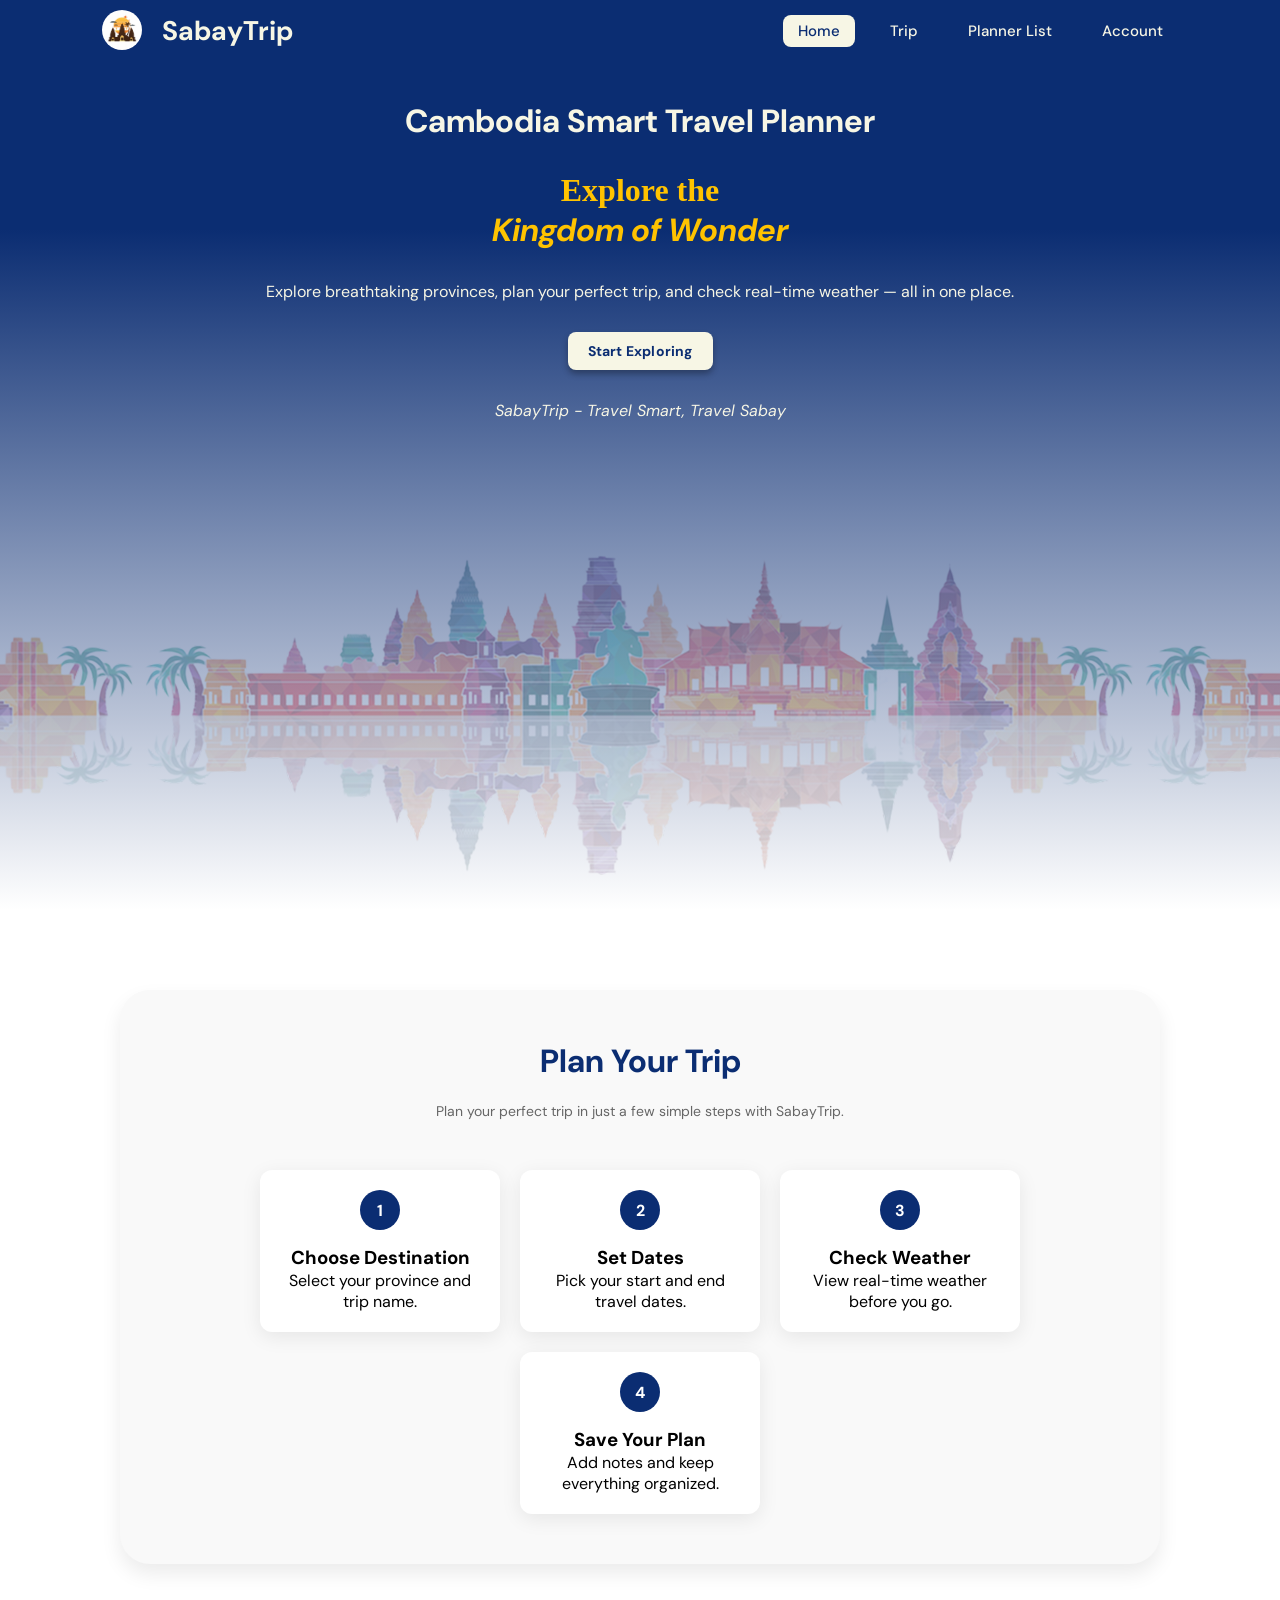
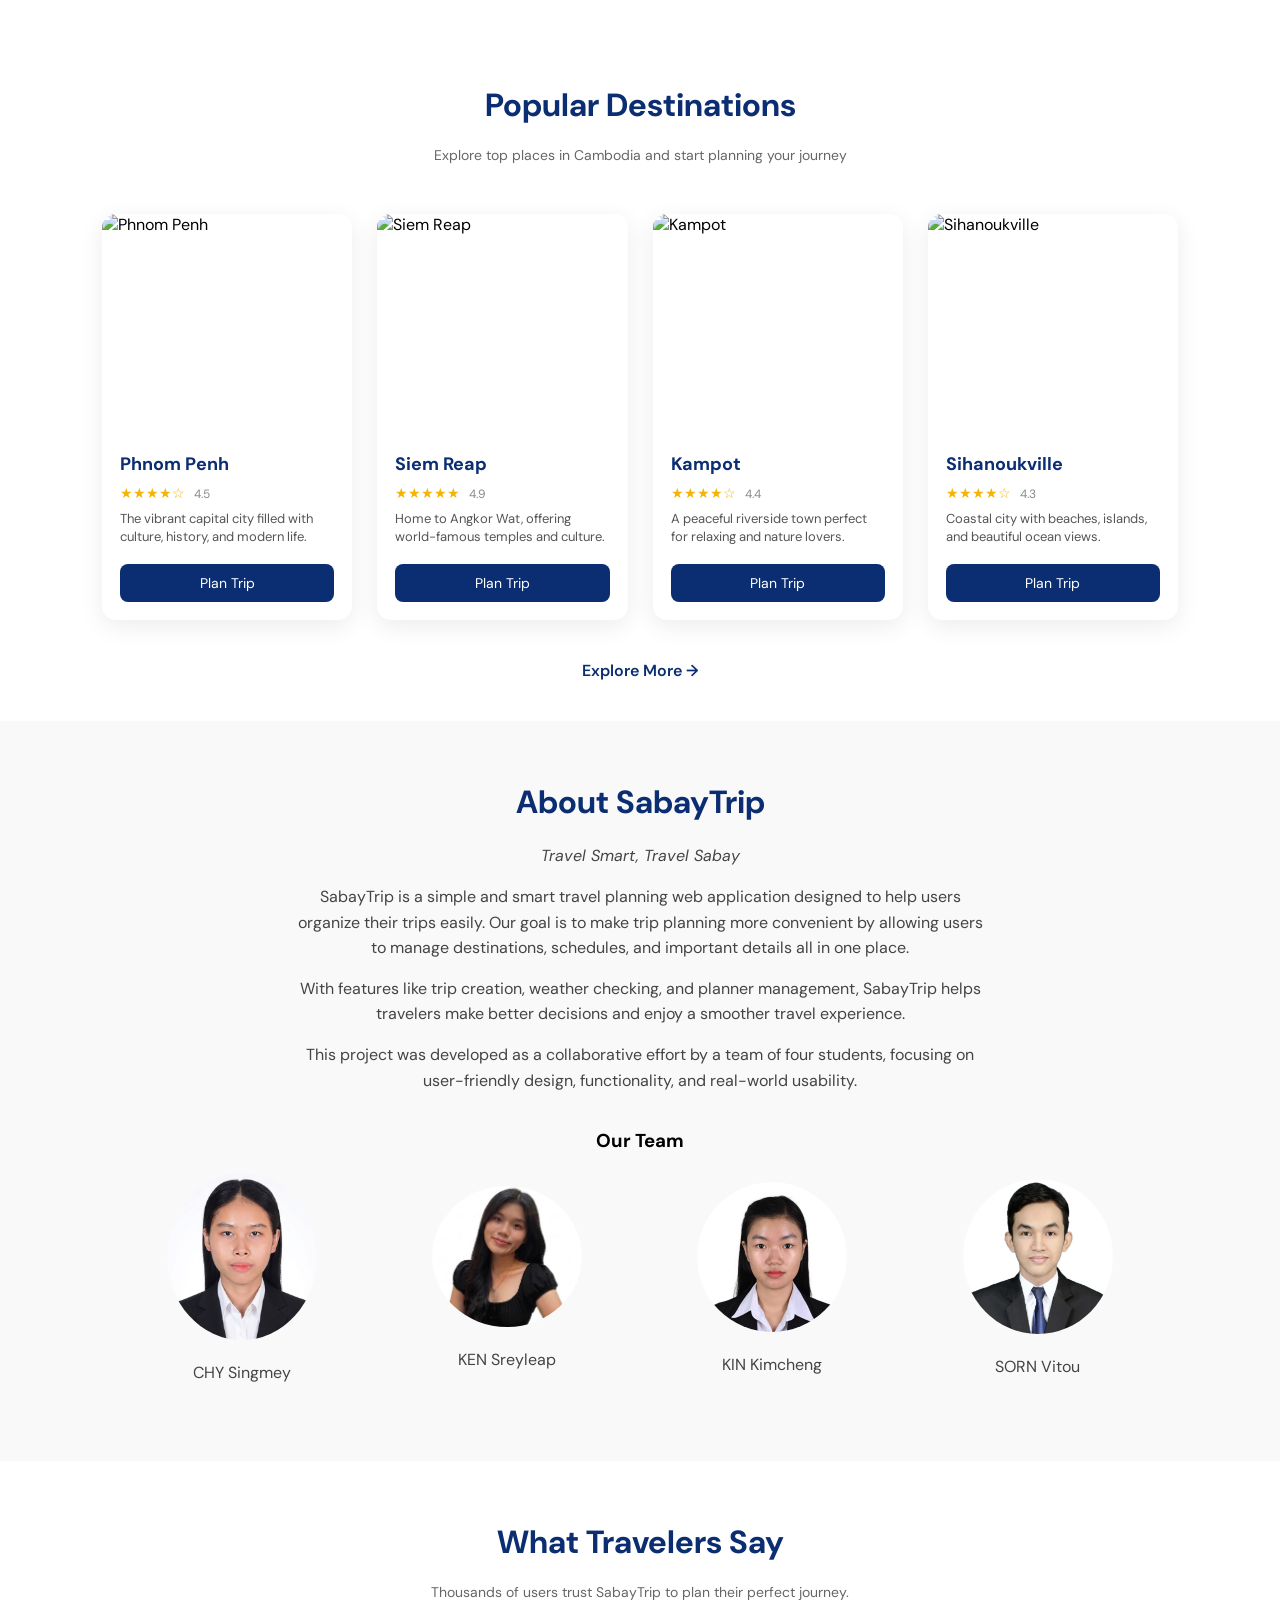
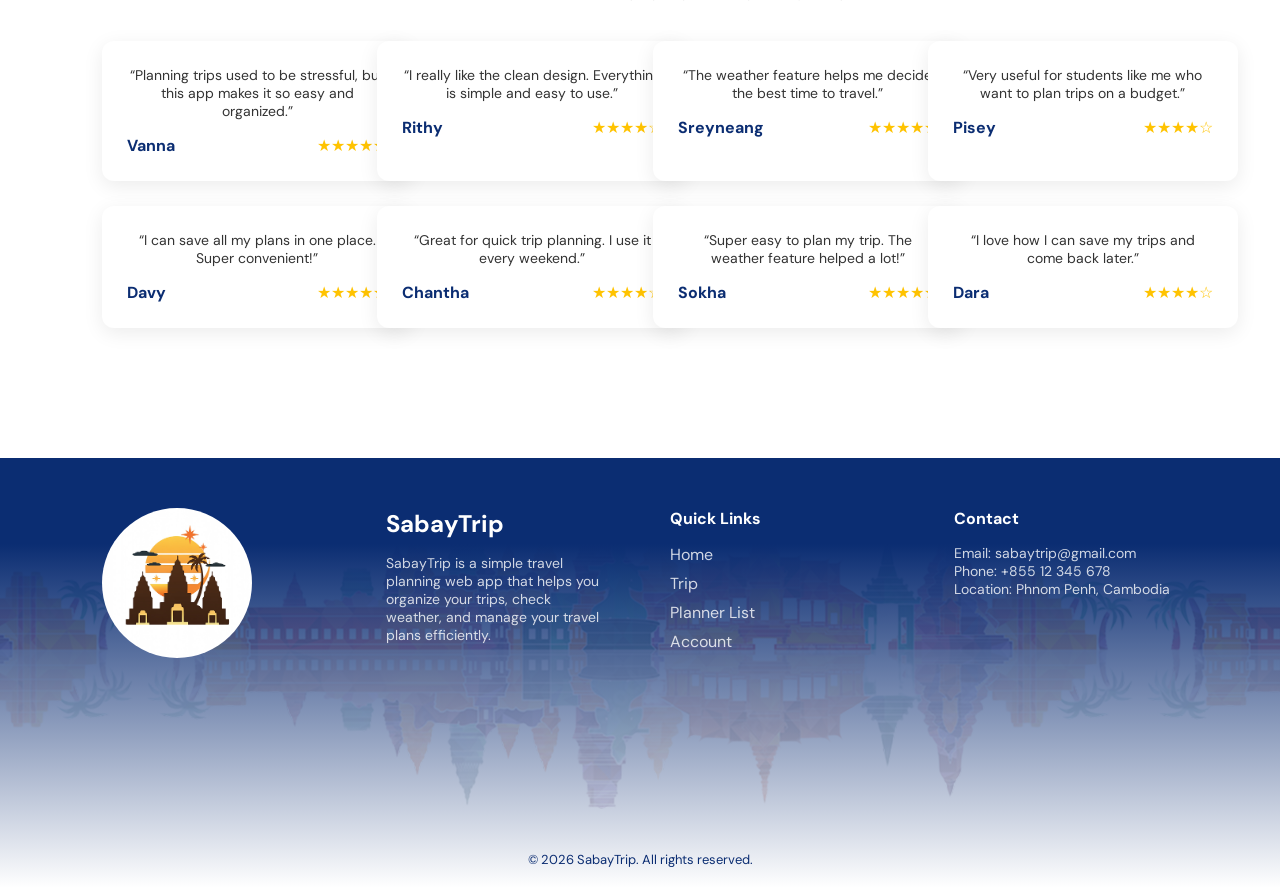
==== index.html @ 2c470d9e "Add files via upload" ====
<!DOCTYPE html>
<html lang="en">
<head>
    <meta charset="UTF-8">
    <meta name="viewport" content="width=device-width, initial-scale=1.0">
    <title>The Cambodia Travel Planner</title>

    <link rel="preconnect" href="https://fonts.googleapis.com">
    <link rel="preconnect" href="https://fonts.gstatic.com" crossorigin>
    <link href="https://fonts.googleapis.com/css2?family=DM+Sans:ital,opsz,wght@0,9..40,100..1000;1,9..40,100..1000&display=swap" rel="stylesheet">

    <link rel="stylesheet" href="css/style.css">
</head>
<body>
    <nav id="main-nav">
        <div class="navlogo">
            <img src="images/sabaytrip-logo.png" alt="logo">
            <a href="index.html" class="logo-text">SabayTrip</a>
        </div>

        <ul class="nav-btn">
            <li><a href="index.html" class="active">Home</a></li>
            <li><a href="trip.html">Trip</a></li>
            <li><a href="planner.html">Planner List</a></li>
            <li><a href="account.html">Account</a></li>
        </ul>
    </nav>
   
    <div class="hero">
        <h1 class="hero-eyebrow">Cambodia Smart Travel Planner</h1>
        <h1 class="hero-title">Explore the<br/><em>Kingdom of Wonder</em></h1>
        <p>Explore breathtaking provinces, plan your perfect trip, and check real-time weather — all in one place.</p> 
        <a href="trip.html">Start Exploring</a>
        
        <p class="motto">SabayTrip - Travel Smart, Travel Sabay</p>
    </div>

    <section class="guide">
        
        <h2 class="guide-title">Plan Your Trip</h2>
        <p class="guide-subtitle">
        Plan your perfect trip in just a few simple steps with SabayTrip.
        </p>
        <div class="guide-steps">
            <div class="step">
            <div class="step-number">1</div>
            <h3>Choose Destination</h3>
            <p>Select your province and trip name.</p>
            </div>

            <div class="step">
            <div class="step-number">2</div>
            <h3>Set Dates</h3>
            <p>Pick your start and end travel dates.</p>
            </div>

            <div class="step">
            <div class="step-number">3</div>
            <h3>Check Weather</h3>
            <p>View real-time weather before you go.</p>
            </div>

            <div class="step">
            <div class="step-number">4</div>
            <h3>Save Your Plan</h3>
            <p>Add notes and keep everything organized.</p>
            </div>

        </div>

    </section>

    <section class="destinations">
        <div class="section-header">
            <h2>Popular Destinations</h2>
            <p>Explore top places in Cambodia and start planning your journey</p>
        </div>

        <div class="destination-list">
            <div class="destination-card">
                <img src="https://res-1.cloudinary.com/gorealtravel/image/upload/,f_auto,q_50/v1567506425/production/marketing/city/5d6e1ac8a0c45b00080a50c8/city_main_image/Phnom_Penh_header_1.webp" alt="Phnom Penh">

                <div class="card-content">
                    <h3>Phnom Penh</h3>
                    <div class="card-rating">
                        ★★★★☆ <span>4.5</span>
                    </div>
                    <p>
                    The vibrant capital city filled with culture, history, and modern life.
                    </p>

                    <a href="explore.html?province=Phnom Penh" class="plan-btn">
                        Plan Trip
                    </a>
                </div>
            </div>

            <div class="destination-card">
                <img src="https://afar.brightspotcdn.com/dims4/default/943e99c/2147483647/strip/true/crop/3000x1592+0+295/resize/1440x764!/quality/90/?url=https%3A%2F%2Fk3-prod-afar-media.s3.us-west-2.amazonaws.com%2Fbrightspot%2F34%2F8c%2F0a3f548947909b5b8d79b935b03f%2Ftravelguides-siemreap-guitarphotographer-shutterstock.jpg" alt="Siem Reap">

                <div class="card-content">
                    <h3>Siem Reap</h3>

                    <div class="card-rating">
                    ★★★★★ <span>4.9</span>
                    </div>

                    <p>
                    Home to Angkor Wat, offering world-famous temples and culture.
                    </p>

                    <a href="explore.html?province=Siem Reap" class="plan-btn">
                        Plan Trip
                    </a>
                </div>
            </div>

            <div class="destination-card">
                <img src="https://www.ourtravelsoup.com/wp-content/uploads/2019/04/kampot-featured.jpg" alt="Kampot">

                <div class="card-content">
                    <h3>Kampot</h3>

                    <div class="card-rating">
                    ★★★★☆ <span>4.4</span>
                    </div>

                    <p>
                    A peaceful riverside town perfect for relaxing and nature lovers.
                    </p>

                    <a href="explore.html?province=Kampot" class="plan-btn">
                        Plan Trip
                    </a>
                </div>
            </div>

            <div class="destination-card">
                <img src="https://images.mercuryholidays.co.uk/cms/46778/54333169_l.jpg?w=1920" alt="Sihanoukville">

                <div class="card-content">
                    <h3>Sihanoukville</h3>

                    <div class="card-rating">
                    ★★★★☆ <span>4.3</span>
                    </div>

                    <p>
                    Coastal city with beaches, islands, and beautiful ocean views.
                    </p>

                    <a href="explore.html?province=Sihanoukville" class="plan-btn">
                        Plan Trip
                    </a>
                </div>
            </div>
        </div>

        <div class="explore-more">
            <a href="trip.html">Explore More →</a>
        </div>
    </section>

    <section class="about">
        <h2>About SabayTrip</h2>
        <p class="tagline" >Travel Smart, Travel Sabay</p>
        <p>
            SabayTrip is a simple and smart travel planning web application designed to help users organize their trips easily. 
            Our goal is to make trip planning more convenient by allowing users to manage destinations, schedules, and important details all in one place.
        </p>
        <p>
            With features like trip creation, weather checking, and planner management, SabayTrip helps travelers make better decisions and enjoy a smoother travel experience.
        </p>
        <p>
            This project was developed as a collaborative effort by a team of four students, focusing on user-friendly design, functionality, and real-world usability.
        </p>

        <div class="about-team">
            <h3>Our Team</h3>
            
            <div class="image">
                <div class="imageItem">
                    <img src="images/Chy Singmey.PNG" alt="Singmey">
                    <p>CHY Singmey</p>
                </div>
                <div class="imageItem">
                    <img src="images/Ken Sreyleap.jpg" alt="Leap">
                    <p>KEN Sreyleap</p>
                </div>
                <div class="imageItem">
                    <img src="images/Kin Kimcheng.png" alt="Kimcheng">
                    <p>KIN Kimcheng</p>
                </div>
                <div class="imageItem">
                    <img src="images/Sorn Vitou.png" alt="Vitou">
                    <p>SORN Vitou</p>
                </div>
            </div>
        
        </div>
    </section>
    <section class="reviews">
        <h2 class="review-title">What Travelers Say</h2>
        <p class="review-subtitle">
        Thousands of users trust SabayTrip to plan their perfect journey.
        </p>
        <div class="review-container">
            <div class="review-card">
                <p class="review-text">“Planning trips used to be stressful, but this app makes it so easy and organized.”</p>
                <div class="review-user">
                    <span class="review-name">Vanna</span>
                    <span class="review-stars">★★★★★</span>
                </div>
            </div>

            <div class="review-card">
                <p class="review-text">“I really like the clean design. Everything is simple and easy to use.”</p>
                <div class="review-user">
                    <span class="review-name">Rithy</span>
                    <span class="review-stars">★★★★☆</span>
                </div>
            </div>

            <div class="review-card">
                <p class="review-text">“The weather feature helps me decide the best time to travel.”</p>
                <div class="review-user">
                    <span class="review-name">Sreyneang</span>
                    <span class="review-stars">★★★★★</span>
                </div>
            </div>

            <div class="review-card">
                <p class="review-text">“Very useful for students like me who want to plan trips on a budget.”</p>
                <div class="review-user">
                    <span class="review-name">Pisey</span>
                    <span class="review-stars">★★★★☆</span>
                </div>
            </div>

            <div class="review-card">
                <p class="review-text">“I can save all my plans in one place. Super convenient!”</p>
                <div class="review-user">
                    <span class="review-name">Davy</span>
                    <span class="review-stars">★★★★★</span>
                </div>
            </div>

            <div class="review-card">
                <p class="review-text">“Great for quick trip planning. I use it every weekend.”</p>
                <div class="review-user">
                    <span class="review-name">Chantha</span>
                    <span class="review-stars">★★★★☆</span>
                </div>
            </div>

            <div class="review-card">
                <p class="review-text">“Super easy to plan my trip. The weather feature helped a lot!”</p>
                <div class="review-user">
                    <span class="review-name">Sokha</span>
                    <span class="review-stars">★★★★★</span>
                </div>
            </div>

            <div class="review-card">
                <p class="review-text">“I love how I can save my trips and come back later.”</p>
                <div class="review-user">
                    <span class="review-name">Dara</span>
                    <span class="review-stars">★★★★☆</span>
                </div>
            </div>
        </div>
    </section>

    <footer class="footer">
        <div class="footer-container">
            <img src="images/sabaytrip-logo.png" alt="logo">

            <div class="footer-section">
                <h2>SabayTrip</h2>
                <p>
                    SabayTrip is a simple travel planning web app that helps you organize your trips, 
                    check weather, and manage your travel plans efficiently.
                </p>
            </div>

        <div class="footer-section">
            <h4>Quick Links</h4>
                <ul>
                    <li><a href="index.html">Home</a></li>
                    <li><a href="trip.html">Trip</a></li>
                    <li><a href="planner.html">Planner List</a></li>
                    <li><a href="account.html">Account</a></li>
                </ul>
            </div>

            <div class="footer-section">
                <h4>Contact</h4>
                <p>Email: sabaytrip@gmail.com</p>
                <p>Phone: +855 12 345 678</p>
                <p>Location: Phnom Penh, Cambodia</p>
            </div>

        </div>

        <div class="footer-bottom">
            <p>© 2026 SabayTrip. All rights reserved.</p>
        </div>
    </footer>

    <script src="js/explore.js"></script>
</body>
</html>
---- css/style.css ----
*{
    margin: 0;
    padding: 0;
    font-family: DM Sans, sans-serif;
}

nav {
    display: flex;
    justify-content: space-between;
    align-items: center;
    background-color: #0B2D72;
    padding: 10px 8%;
    position: sticky;
    top:0;
    z-index: 1000;
}

nav img{
    width: 40px;
    height: 40px;
    border-radius: 50%;
}

.navlogo{
    display: flex;
    align-items: center;
    gap: 20px;
}

.navlogo a{
    text-decoration: none;
    font-weight: bolder;
    color: #F7F6E5;
    font-size: 27px;
}

.nav-btn{
    display: flex;
    gap: 20px;
    list-style: none; 
}

.nav-btn a{
    text-decoration: none;
    cursor: pointer;
    font-size: 15px;
    font-weight: 500;
    color: #F7F6E5;
    border-radius: 8px;
    transition: 0.2s;
    padding: 6px 15px;
}


.nav-btn a.active{
    background: #F7F6E5;
    color: #0B2D72;
}

.nav-btn a:hover{
    color: #0B2D72;
    background-color: #F7F6E5;
}


.hero{
    height: 90vh;
    display: flex;
    align-items: center;
    text-align: center;
    flex-direction: column;
    padding-top: 40px;
    gap: 30px;

    background:
        linear-gradient(to bottom, #0B2D72 20%, rgba(255,255,255,0.6)),
        url("../images/pp_welcome.png"); 

    background-repeat: no-repeat, repeat-x;
    background-position: top, bottom;
}

.hero-eyebrow{ 
    color: #F7F6E5;
}

.hero a{ 
    cursor: pointer;
    padding: 10px 20px;
    font-size: 14px;
    background-color: #F7F6E5;
    color: #0B2D72;
    letter-spacing: 0.2px;
    font-weight:700;
    border-radius: 8px;
    text-decoration: none;
    align-items: center;
    transition: 0.2s;
    box-shadow: 0 4px 6px rgba(0, 0, 0, 0.3);
}

.hero p {
    color: #F7F6E5;
}

.motto {
    font-style: italic; color: #F7F6E5;
}

.hero a:hover{
    color: #F7F6E5;
    background-color: #0B2D72;
    
}

.hero-title{
    font-family:'Playfair Display',serif;
    color: #FFC300;
}

/* How to plan */
.guide{
    padding: 50px 8%;
    text-align: center;
    background: #f9f9f9;
    max-height: 750px;
    border-radius: 30px;
    margin: 80px 120px;
    box-shadow: 0 10px 20px rgba(0,0,0,0.08);
}

.guide-title{
    font-size: 32px;
    margin-bottom: 20px;
    color: #0B2D72;
}

.guide-subtitle{
    margin-bottom: 50px;
    color: #666;
    font-size: 14px;

}
.guide-steps{
    display: flex;
    justify-content: center;
    gap: 20px;
    flex-wrap: wrap;
}

.step{
    background: white;
    padding: 20px;
    border-radius: 12px;
    width: 200px;
    box-shadow: 0 5px 20px rgba(0,0,0,0.08);
    transition: 0.3s;
}

.step:hover{
    transform: translateY(-5px);
}

.step-number{
    width: 40px;
    height: 40px;
    background: #0B2D72;
    color: white;
    border-radius: 50%;
    display: flex;
    align-items: center;
    justify-content: center;
    font-weight: bold;
    margin: 0 auto 15px;
}

/* Destination*/

.destinations{
    padding: 40px 8%;
    
}
.section-header h2{
    margin-bottom: 20px;
}

.section-header{
    text-align: center;
    margin-bottom: 50px;
}

.section-header h2{
    font-size: 32px;
    color: #0B2D72;
}

.section-header p{
    color: #666;
    font-size: 14px;
    margin-top: 10px;
}

.destination-list{
    display: grid;
    grid-template-columns: repeat(auto-fit, minmax(240px, 1fr));
    gap: 25px;
}

.destination-card{
    background: white;
    border-radius: 14px;
    overflow: hidden;
    box-shadow: 0 6px 25px rgba(0,0,0,0.08);
    transition: 0.3s;
    display: flex;
    flex-direction: column;
}

.destination-card img{
    width: 100%;
    height: 220px;
    object-fit: cover;
}

.card-content{
    padding: 18px;
    display: flex;
    flex-direction: column;
    gap: 8px;
}

.card-content h3{
    color: #0B2D72;
    font-size: 18px;
}

.card-rating{
    color: #f4b400;
    font-size: 14px;
}

.card-rating span{
    color: #888;
    font-size: 12px;
    margin-left: 5px;
}

.card-content p{
    font-size: 13px;
    color: #555;
    line-height: 1.4;
}



.plan-btn{
    margin-top: 10px;
    text-decoration: none;
    background: #0B2D72;
    color: white;
    padding: 10px;
    border-radius: 8px;
    text-align: center;
    font-size: 14px;
    transition: 0.2s;
}

.plan-btn:hover{
    color: #0B2D72;
    background-color: #F7F6E5;
}

.destination-card:hover{
    transform: translateY(-8px);
}

.explore-more{
    text-align: center;
    margin-top: 40px;
}

.explore-more a{
    text-decoration: none;
    color: #0B2D72;
    font-weight: 600;
}

.explore-more a:hover{
    text-decoration: underline;
}

/* Review */

.reviews{
    padding: 60px 8%;
    text-align: center;
}

.review-title{
    font-size: 32px;
    color: #0B2D72;
    margin-bottom: 20px;
}

.review-container{
    display: grid;
    grid-template-columns: repeat(auto-fit, minmax(250px, 1fr));
    gap: 25px;
}

.review-card{
    background: white;
    padding: 25px;
    width: 260px;
    border-radius: 12px;
    box-shadow: 0 5px 20px rgba(0,0,0,0.08);
    transition: 0.3s;
}

.review-card:hover{
    transform: translateY(-6px);
}

.review-text{
    font-size: 14px;
    margin-bottom: 15px;
    color: #333;
}

.review-user{
    display: flex;
    justify-content: space-between;
    align-items: center;
}

.review-name{
    font-weight: bold;
    color: #0B2D72;
}

.review-stars{
    color:#FFC300;
}

.review-subtitle{
    color: #666;
    margin-bottom: 40px;
    font-size: 14px;
}

/* About us */

.about{
    padding: 60px 8%;
    background: #f9f9f9;
    text-align: center;
}

.about h2{
    font-size: 32px;
    color: #0B2D72;
    margin-bottom: 20px;
}

.about p{
    max-width: 700px;
    margin: 0 auto 15px;
    color: #444;
    line-height: 1.6;
}
.about-team h3{
    padding: 20px 0;
}

.image {
    display: flex;
    align-items: center;
    justify-content: space-evenly;
    gap: 50px;
}
.imageItem img{
    width: 150px;
    height: 150%;
    border-radius: 50%;
}
.imageItem p{
    padding-top: 15px;
}
.about-team li{
    margin: 5px 0;
}
.tagline{
    font-style: italic;
}

/* Footer */

.footer{
    background:
        linear-gradient(to bottom, #0B2D72 20%, rgba(255,255,255,0.6)),
        url("../images/pp_welcome.png");

    background-repeat: no-repeat, repeat-x;
    background-position: top;
    color: white;
    padding: 50px 8% 20px;
    margin-top: 70px;
    height: 40vh;
    display: flex;
    align-items: center;
    justify-content: space-between;
    flex-direction: column;
}
.footer img{ 
    height: 150px;
    width: 150px;
    border-radius: 50%;
}

.footer-container{
    display: grid;
    grid-template-columns: repeat(4, 1fr)
    
}
.footer-container{
    gap: 60px;
}

.footer-section{
    max-width: 250px;
}

.footer-section h2, h4{
    margin-bottom: 15px;
}

.footer-section p{
    font-size: 14px;
    color: rgba(255,255,255,0.8);
}

.footer-section ul{
    list-style: none;
    padding: 0;
}

.footer-section ul li{
    margin-bottom: 8px;
}

.footer-section a{
    text-decoration: none;
    color: rgba(255,255,255,0.8);
    transition: 0.2s;
}

.footer-section a:hover{
    color: white;
    text-decoration: underline;
}

.footer-bottom{
    text-align: center;
   
    font-size: 13px;
    color:#0B2D72;
    position: relative;
}
/* Responsive for Tablet */
@media (max-width: 1024px) {

    nav {
        padding: 10px 5%;
    }

    .navlogo a {
    font-size: 22px;
    }

    .guide {
        margin: 50px 40px;
        padding: 40px 5%;
    }

    .guide-steps {
        gap: 15px;
    }

    .step {
        width: 180px;
    }

    .destination-list {
        grid-template-columns: repeat(2, 1fr);
    }

    .review-container {
        grid-template-columns: repeat(2, 1fr);
        justify-items: center;
    }

    .footer-container {
        grid-template-columns: repeat(2, 1fr);
        gap: 30px;
        text-align: center;
    }

    .image {
        flex-wrap: wrap;
        gap: 30px;
    }
    }

/* Responsive for phone */
@media (max-width: 768px) {

    nav {
        flex-direction: column;
        gap: 10px;
        padding: 10px 5%;
    }


    .nav-btn {
        flex-wrap: wrap;
        justify-content: center;
    }

    .hero {
        height: auto;
        padding: 60px 20px;
    }

    .hero-title {
        font-size: 24px;
    }

    .guide {
        margin: 40px 20px;
        padding: 30px 20px;
    }

    .guide-steps {
        flex-direction: column;
        align-items: center;
    }

    .step {
        width: 100%;
        max-width: 300px;
    }

    .destination-list {
        grid-template-columns: 1fr;
    }

    .destination-card img {
        height: 180px;
    }

    .review-container {
        grid-template-columns: 1fr;
    }

    .review-card {
        width: 100%;
    }

    .image {
        flex-direction: column;
    }

    .imageItem img {
        width: 120px;
    }

    .footer {
        height: auto;
        padding: 40px 20px;
    }

    .footer-container {
        grid-template-columns: 1fr;
        text-align: center;
        gap: 20px;
    }

    .footer img {
        width: 100px;
        height: 100px;
    }
}
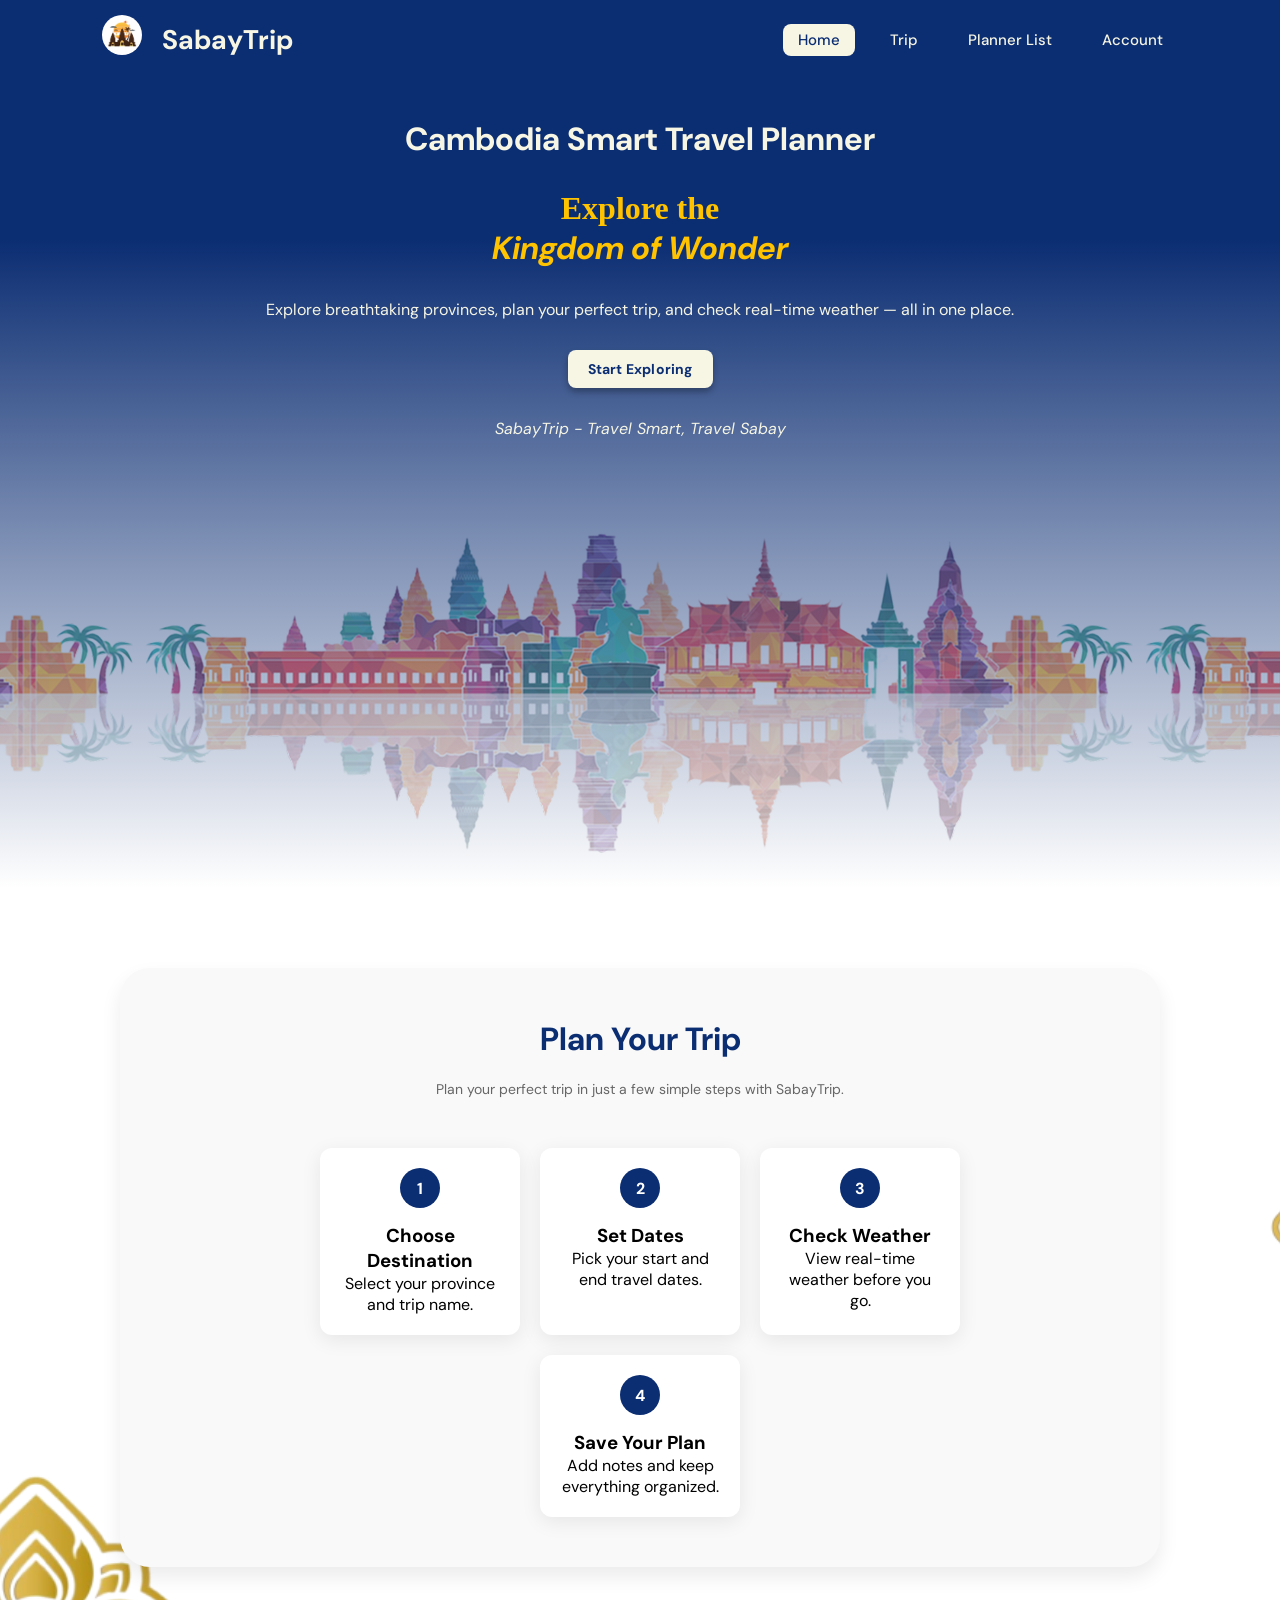
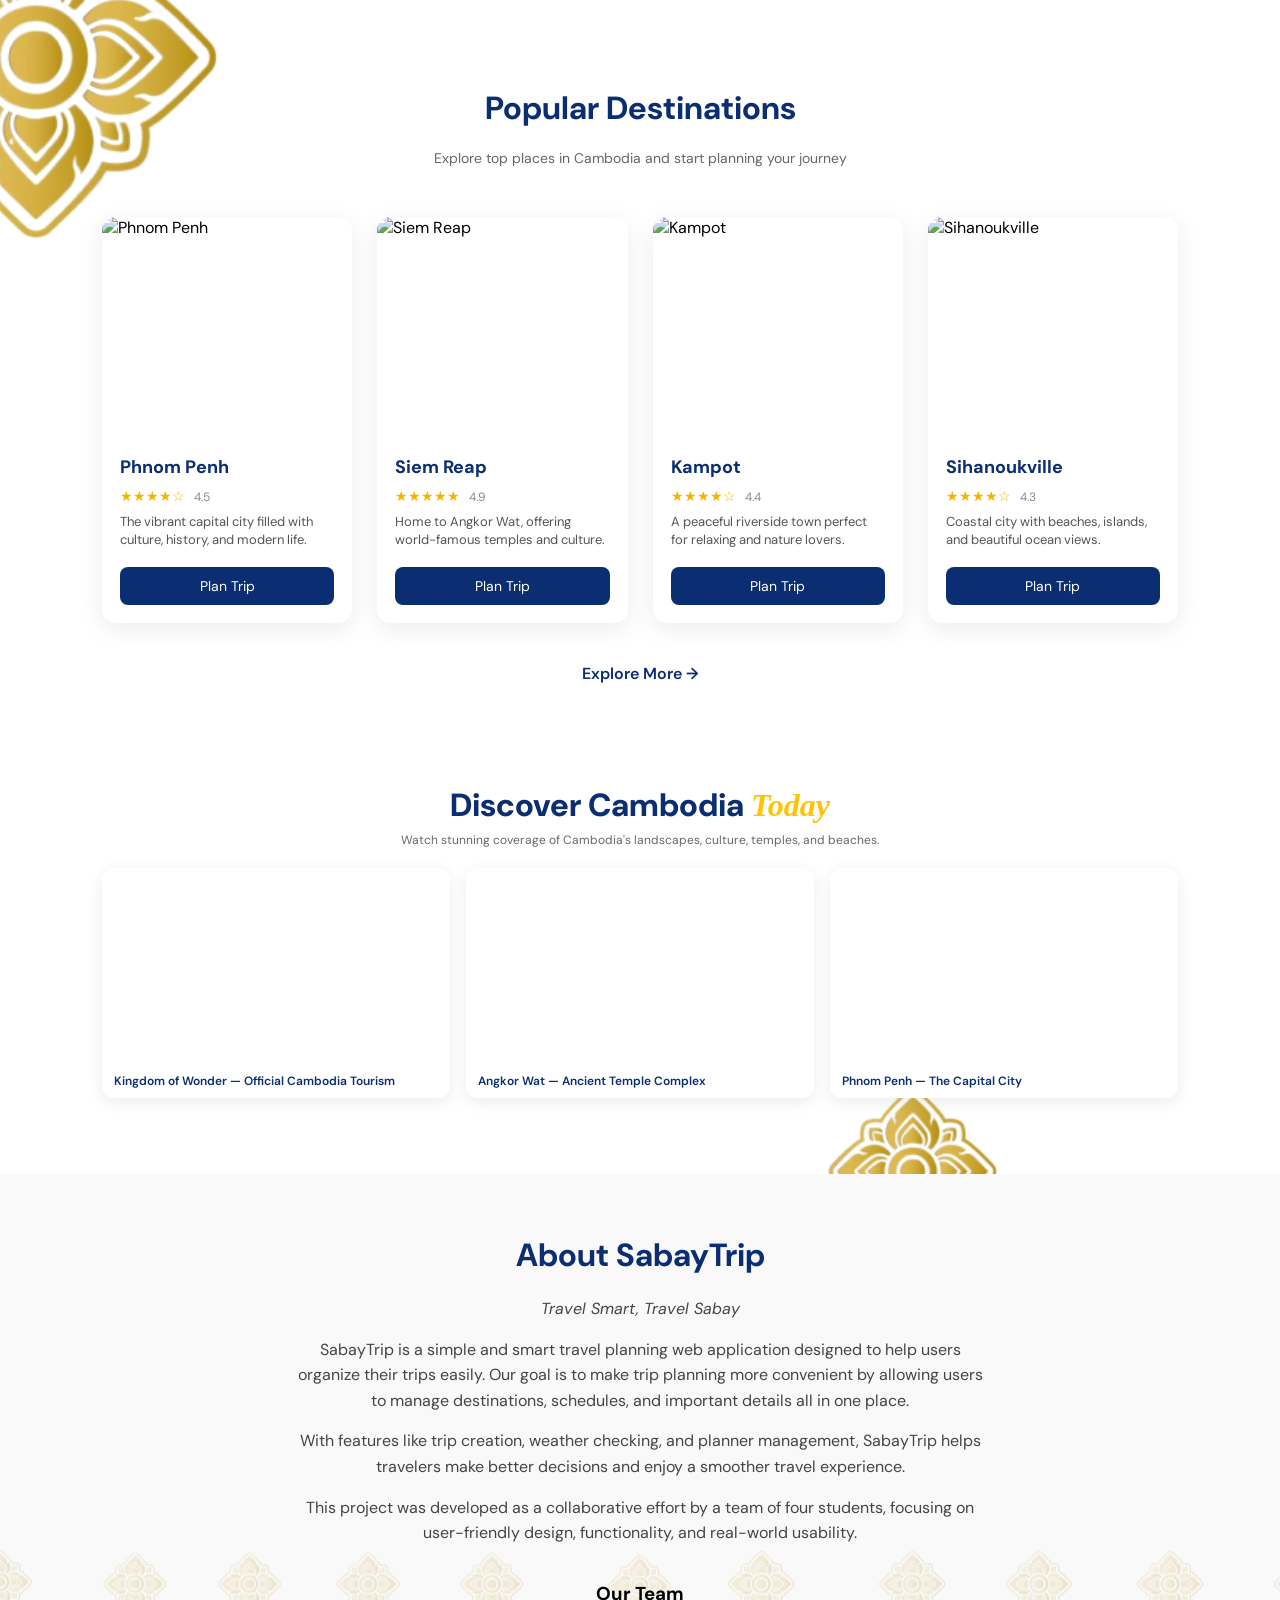
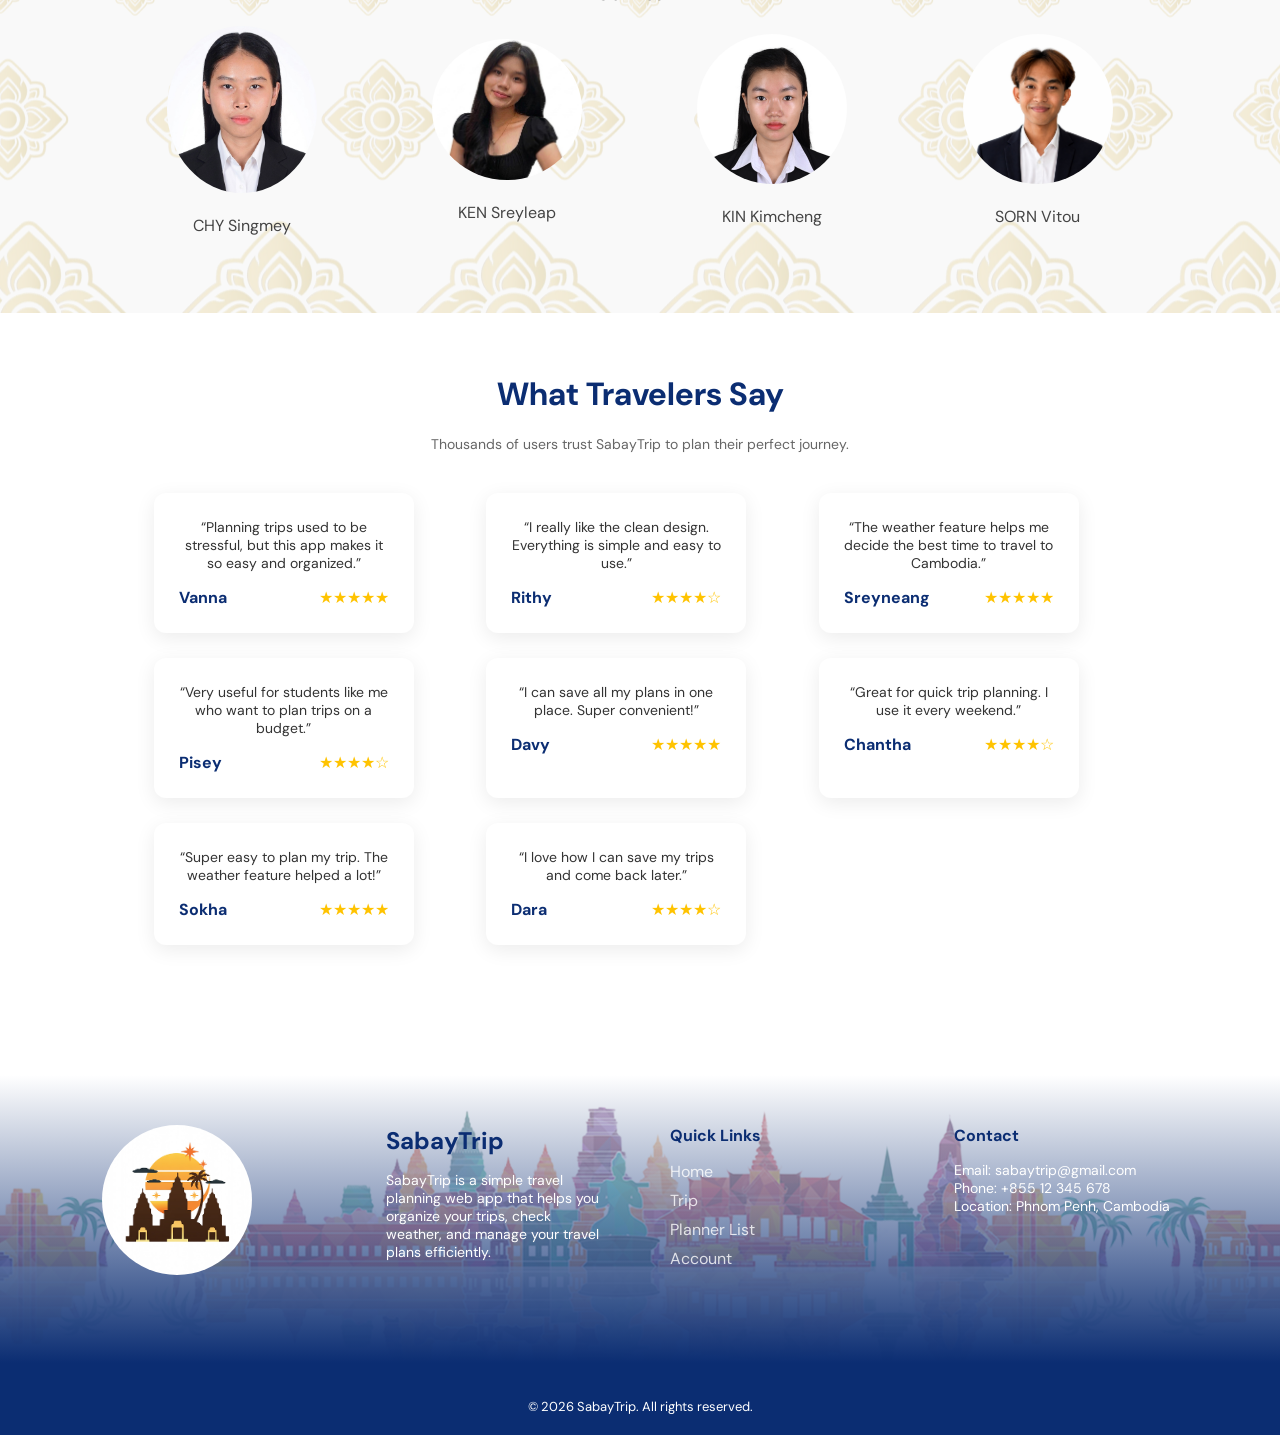
==== commit 73af6faf: "Refactor index.html structure and add video section" ====
--- a/index.html
+++ b/index.html
@@ -1,312 +1,371 @@
 <!DOCTYPE html>
 <html lang="en">
-<head>
-    <meta charset="UTF-8">
-    <meta name="viewport" content="width=device-width, initial-scale=1.0">
-    <title>The Cambodia Travel Planner</title>
-
-    <link rel="preconnect" href="https://fonts.googleapis.com">
-    <link rel="preconnect" href="https://fonts.gstatic.com" crossorigin>
-    <link href="https://fonts.googleapis.com/css2?family=DM+Sans:ital,opsz,wght@0,9..40,100..1000;1,9..40,100..1000&display=swap" rel="stylesheet">
-
-    <link rel="stylesheet" href="css/style.css">
-</head>
-<body>
-    <nav id="main-nav">
-        <div class="navlogo">
-            <img src="images/sabaytrip-logo.png" alt="logo">
-            <a href="index.html" class="logo-text">SabayTrip</a>
+    <head>
+        <meta charset="UTF-8">
+        <meta name="viewport" content="width=device-width, initial-scale=1.0">
+        <title>The Cambodia Travel Planner</title>
+
+        <link rel="stylesheet" href="https://cdnjs.cloudflare.com/ajax/libs/font-awesome/7.0.1/css/all.min.css">
+        <link rel="preconnect" href="https://fonts.googleapis.com">
+        <link rel="preconnect" href="https://fonts.gstatic.com" crossorigin>
+        <link href="https://fonts.googleapis.com/css2?family=DM+Sans:ital,opsz,wght@0,9..40,100..1000;1,9..40,100..1000&display=swap" rel="stylesheet">
+
+        <link rel="stylesheet" href="css/style.css">
+    </head>
+    
+    <body>
+        <nav id="main-nav">
+            <div class="navlogo">
+                <a href="index.html"><img src="images/sabaytrip-logo.png" alt="logo"></a>
+                <a href="index.html" class="logo-text">SabayTrip</a>
+            </div>
+
+            <ul class="nav-btn">
+                <li><a href="index.html" class="active">Home</a></li>
+                <li><a href="trip.html">Trip</a></li>
+                <li><a href="planner.html">Planner List</a></li>
+                <li><a href="account.html">Account</a></li>
+            </ul>
+        </nav>
+    
+        <div class="hero">
+            <h1 class="hero-eyebrow">Cambodia Smart Travel Planner</h1>
+            <h1 class="hero-title">Explore the<br/><em>Kingdom of Wonder</em></h1>
+            <p>Explore breathtaking provinces, plan your perfect trip, and check real-time weather — all in one place.</p> 
+            <a href="trip.html">Start Exploring</a>
+            
+            <p class="motto">SabayTrip - Travel Smart, Travel Sabay</p>
         </div>
-
-        <ul class="nav-btn">
-            <li><a href="index.html" class="active">Home</a></li>
-            <li><a href="trip.html">Trip</a></li>
-            <li><a href="planner.html">Planner List</a></li>
-            <li><a href="account.html">Account</a></li>
-        </ul>
-    </nav>
-   
-    <div class="hero">
-        <h1 class="hero-eyebrow">Cambodia Smart Travel Planner</h1>
-        <h1 class="hero-title">Explore the<br/><em>Kingdom of Wonder</em></h1>
-        <p>Explore breathtaking provinces, plan your perfect trip, and check real-time weather — all in one place.</p> 
-        <a href="trip.html">Start Exploring</a>
         
-        <p class="motto">SabayTrip - Travel Smart, Travel Sabay</p>
-    </div>
-
-    <section class="guide">
-        
-        <h2 class="guide-title">Plan Your Trip</h2>
-        <p class="guide-subtitle">
-        Plan your perfect trip in just a few simple steps with SabayTrip.
-        </p>
-        <div class="guide-steps">
-            <div class="step">
-            <div class="step-number">1</div>
-            <h3>Choose Destination</h3>
-            <p>Select your province and trip name.</p>
-            </div>
-
-            <div class="step">
-            <div class="step-number">2</div>
-            <h3>Set Dates</h3>
-            <p>Pick your start and end travel dates.</p>
-            </div>
-
-            <div class="step">
-            <div class="step-number">3</div>
-            <h3>Check Weather</h3>
-            <p>View real-time weather before you go.</p>
-            </div>
-
-            <div class="step">
-            <div class="step-number">4</div>
-            <h3>Save Your Plan</h3>
-            <p>Add notes and keep everything organized.</p>
-            </div>
-
-        </div>
-
-    </section>
-
-    <section class="destinations">
-        <div class="section-header">
-            <h2>Popular Destinations</h2>
-            <p>Explore top places in Cambodia and start planning your journey</p>
-        </div>
-
-        <div class="destination-list">
-            <div class="destination-card">
-                <img src="https://res-1.cloudinary.com/gorealtravel/image/upload/,f_auto,q_50/v1567506425/production/marketing/city/5d6e1ac8a0c45b00080a50c8/city_main_image/Phnom_Penh_header_1.webp" alt="Phnom Penh">
-
-                <div class="card-content">
-                    <h3>Phnom Penh</h3>
-                    <div class="card-rating">
-                        ★★★★☆ <span>4.5</span>
-                    </div>
+        <section class="background">
+            <section class="guide">
+                
+                <h2 class="guide-title">Plan Your Trip</h2>
+                <p class="guide-subtitle">
+                Plan your perfect trip in just a few simple steps with SabayTrip.
+                </p>
+                <div class="guide-steps">
+                    <div class="step">
+                    <div class="step-number">1</div>
+                    <h3>Choose Destination</h3>
+                    <p>Select your province and trip name.</p>
+                    </div>
+
+                    <div class="step">
+                    <div class="step-number">2</div>
+                    <h3>Set Dates</h3>
+                    <p>Pick your start and end travel dates.</p>
+                    </div>
+
+                    <div class="step">
+                    <div class="step-number">3</div>
+                    <h3>Check Weather</h3>
+                    <p>View real-time weather before you go.</p>
+                    </div>
+
+                    <div class="step">
+                    <div class="step-number">4</div>
+                    <h3>Save Your Plan</h3>
+                    <p>Add notes and keep everything organized.</p>
+                    </div>
+
+                </div>
+
+            </section>
+
+            <section class="destinations">
+                <div class="section-header">
+                    <h2>Popular Destinations</h2>
+                    <p>Explore top places in Cambodia and start planning your journey</p>
+                </div>
+
+                <div class="destination-list">
+                    <div class="destination-card">
+                        <img src="https://res-1.cloudinary.com/gorealtravel/image/upload/,f_auto,q_50/v1567506425/production/marketing/city/5d6e1ac8a0c45b00080a50c8/city_main_image/Phnom_Penh_header_1.webp" alt="Phnom Penh">
+
+                        <div class="card-content">
+                            <h3>Phnom Penh</h3>
+                            <div class="card-rating">
+                                ★★★★☆ <span>4.5</span>
+                            </div>
+                            <p>
+                            The vibrant capital city filled with culture, history, and modern life.
+                            </p>
+
+                            <a href="explore.html?province=Phnom Penh" class="plan-btn">
+                                Plan Trip
+                            </a>
+                        </div>
+                    </div>
+
+                    <div class="destination-card">
+                        <img src="https://afar.brightspotcdn.com/dims4/default/943e99c/2147483647/strip/true/crop/3000x1592+0+295/resize/1440x764!/quality/90/?url=https%3A%2F%2Fk3-prod-afar-media.s3.us-west-2.amazonaws.com%2Fbrightspot%2F34%2F8c%2F0a3f548947909b5b8d79b935b03f%2Ftravelguides-siemreap-guitarphotographer-shutterstock.jpg" alt="Siem Reap">
+
+                        <div class="card-content">
+                            <h3>Siem Reap</h3>
+
+                            <div class="card-rating">
+                            ★★★★★ <span>4.9</span>
+                            </div>
+
+                            <p>
+                            Home to Angkor Wat, offering world-famous temples and culture.
+                            </p>
+
+                            <a href="explore.html?province=Siem Reap" class="plan-btn">
+                                Plan Trip
+                            </a>
+                        </div>
+                    </div>
+
+                    <div class="destination-card">
+                        <img src="https://www.ourtravelsoup.com/wp-content/uploads/2019/04/kampot-featured.jpg" alt="Kampot">
+
+                        <div class="card-content">
+                            <h3>Kampot</h3>
+
+                            <div class="card-rating">
+                            ★★★★☆ <span>4.4</span>
+                            </div>
+
+                            <p>
+                            A peaceful riverside town perfect for relaxing and nature lovers.
+                            </p>
+
+                            <a href="explore.html?province=Kampot" class="plan-btn">
+                                Plan Trip
+                            </a>
+                        </div>
+                    </div>
+
+                    <div class="destination-card">
+                        <img src="https://images.mercuryholidays.co.uk/cms/46778/54333169_l.jpg?w=1920" alt="Sihanoukville">
+
+                        <div class="card-content">
+                            <h3>Sihanoukville</h3>
+
+                            <div class="card-rating">
+                            ★★★★☆ <span>4.3</span>
+                            </div>
+
+                            <p>
+                            Coastal city with beaches, islands, and beautiful ocean views.
+                            </p>
+
+                            <a href="explore.html?province=Sihanoukville" class="plan-btn">
+                                Plan Trip
+                            </a>
+                        </div>
+                    </div>
+                </div>
+
+                <div class="explore-more">
+                    <a href="trip.html">Explore More →</a>
+                </div>
+            </section>
+
+            <section class="video-section">
+                <div class="video-header">
+                    <h2>Discover Cambodia <span class="video-highlight">Today</span></h2>
+                    <p>Watch stunning coverage of Cambodia's landscapes, culture, temples, and beaches.</p>
+                </div>
+
+                <div class="video-grid">
+                    <div class="video-card featured-video">
+                        <div class="video-wrapper">
+                            <iframe 
+                            src="https://www.youtube.com/embed/ZLf7kDz7hIA?si=Pd4FI4n5mIxiSsUJ" 
+                            title="Kingdom of Wonder - Cambodia"
+                            frameborder="0"
+                            allow="accelerometer; autoplay; clipboard-write; encrypted-media; gyroscope; picture-in-picture"
+                            allowfullscreen>
+                    </iframe>
+                        </div>
+                        <p class="video-title">Kingdom of Wonder — Official Cambodia Tourism</p>
+                    </div>
+
+                    <div class="video-card">
+                        <div class="video-wrapper">
+                            <iframe 
+                                src="https://www.youtube.com/embed/CASaUGg_1oQ?si=YmXQXofYqPGgGdBf"
+                                title="Angkor Wat Cambodia"
+                                frameborder="0"
+                                allow="accelerometer; autoplay; clipboard-write; encrypted-media; gyroscope; picture-in-picture"
+                                allowfullscreen>
+                            </iframe>
+                        </div>
+                        <p class="video-title">Angkor Wat — Ancient Temple Complex</p>
+                    </div>
+
+                    <div class="video-card">
+                        <div class="video-wrapper">
+                            <iframe 
+                                src="https://www.youtube.com/embed/Bgv1l7ZbR98?si=ntyUxU7nPZ0omtWL"  
+                                title="Phnom Penh City"
+                                frameborder="0"
+                                allow="accelerometer; autoplay; clipboard-write; encrypted-media; gyroscope; picture-in-picture"
+                                allowfullscreen>
+                            </iframe>
+                        </div>
+                        <p class="video-title">Phnom Penh — The Capital City</p>
+                    </div>
+            </section>
+        </section>
+
+
+        <section class="about">
+            <h2>About SabayTrip</h2>
+            <p class="tagline" >Travel Smart, Travel Sabay</p>
+            <p>
+                SabayTrip is a simple and smart travel planning web application designed to help users organize their trips easily. 
+                Our goal is to make trip planning more convenient by allowing users to manage destinations, schedules, and important details all in one place.
+            </p>
+            <p>
+                With features like trip creation, weather checking, and planner management, SabayTrip helps travelers make better decisions and enjoy a smoother travel experience.
+            </p>
+            <p>
+                This project was developed as a collaborative effort by a team of four students, focusing on user-friendly design, functionality, and real-world usability.
+            </p>
+
+            <div class="about-team">
+                <h3>Our Team</h3>
+                
+                <div class="image">
+                    <div class="imageItem">
+                        <img src="images/Chy Singmey.PNG" alt="Singmey">
+                        <p>CHY Singmey</p>
+                    </div>
+                    <div class="imageItem">
+                        <img src="images/Ken Sreyleap.jpg" alt="Leap">
+                        <p>KEN Sreyleap</p>
+                    </div>
+                    <div class="imageItem">
+                        <img src="images/Kin Kimcheng.png" alt="Kimcheng">
+                        <p>KIN Kimcheng</p>
+                    </div>
+                    <div class="imageItem">
+                        <img src="images/Sorn vitou.jpg" alt="Vitou">
+                        <p>SORN Vitou</p>
+                    </div>
+                </div>
+            
+            </div>
+        </section>
+
+
+        <section class="reviews">
+            <h2 class="review-title">What Travelers Say</h2>
+            <p class="review-subtitle">
+            Thousands of users trust SabayTrip to plan their perfect journey.
+            </p>
+            <div class="review-container">
+                <div class="review-card">
+                    <p class="review-text">“Planning trips used to be stressful, but this app makes it so easy and organized.”</p>
+                    <div class="review-user">
+                        <span class="review-name">Vanna</span>
+                        <span class="review-stars">★★★★★</span>
+                    </div>
+                </div>
+
+                <div class="review-card">
+                    <p class="review-text">“I really like the clean design. Everything is simple and easy to use.”</p>
+                    <div class="review-user">
+                        <span class="review-name">Rithy</span>
+                        <span class="review-stars">★★★★☆</span>
+                    </div>
+                </div>
+
+                <div class="review-card">
+                    <p class="review-text">“The weather feature helps me decide the best time to travel to Cambodia.”</p>
+                    <div class="review-user">
+                        <span class="review-name">Sreyneang</span>
+                        <span class="review-stars">★★★★★</span>
+                    </div>
+                </div>
+
+                <div class="review-card">
+                    <p class="review-text">“Very useful for students like me who want to plan trips on a budget.”</p>
+                    <div class="review-user">
+                        <span class="review-name">Pisey</span>
+                        <span class="review-stars">★★★★☆</span>
+                    </div>
+                </div>
+
+                <div class="review-card">
+                    <p class="review-text">“I can save all my plans in one place. Super convenient!”</p>
+                    <div class="review-user">
+                        <span class="review-name">Davy</span>
+                        <span class="review-stars">★★★★★</span>
+                    </div>
+                </div>
+
+                <div class="review-card">
+                    <p class="review-text">“Great for quick trip planning. I use it every weekend.”</p>
+                    <div class="review-user">
+                        <span class="review-name">Chantha</span>
+                        <span class="review-stars">★★★★☆</span>
+                    </div>
+                </div>
+
+                <div class="review-card">
+                    <p class="review-text">“Super easy to plan my trip. The weather feature helped a lot!”</p>
+                    <div class="review-user">
+                        <span class="review-name">Sokha</span>
+                        <span class="review-stars">★★★★★</span>
+                    </div>
+                </div>
+
+                <div class="review-card">
+                    <p class="review-text">“I love how I can save my trips and come back later.”</p>
+                    <div class="review-user">
+                        <span class="review-name">Dara</span>
+                        <span class="review-stars">★★★★☆</span>
+                    </div>
+                </div>
+            </div>
+        </section>
+
+        <button id="toTopBtn" class="to-top-btn">
+            <i class="fa-solid fa-arrow-up"></i>
+        </button>
+
+        <footer class="footer">
+            <div class="footer-container">
+                <img src="images/sabaytrip-logo.png" alt="logo">
+
+                <div class="footer-section">
+                    <h2>SabayTrip</h2>
                     <p>
-                    The vibrant capital city filled with culture, history, and modern life.
+                        SabayTrip is a simple travel planning web app that helps you organize your trips, 
+                        check weather, and manage your travel plans efficiently.
                     </p>
-
-                    <a href="explore.html?province=Phnom Penh" class="plan-btn">
-                        Plan Trip
-                    </a>
-                </div>
-            </div>
-
-            <div class="destination-card">
-                <img src="https://afar.brightspotcdn.com/dims4/default/943e99c/2147483647/strip/true/crop/3000x1592+0+295/resize/1440x764!/quality/90/?url=https%3A%2F%2Fk3-prod-afar-media.s3.us-west-2.amazonaws.com%2Fbrightspot%2F34%2F8c%2F0a3f548947909b5b8d79b935b03f%2Ftravelguides-siemreap-guitarphotographer-shutterstock.jpg" alt="Siem Reap">
-
-                <div class="card-content">
-                    <h3>Siem Reap</h3>
-
-                    <div class="card-rating">
-                    ★★★★★ <span>4.9</span>
-                    </div>
-
-                    <p>
-                    Home to Angkor Wat, offering world-famous temples and culture.
-                    </p>
-
-                    <a href="explore.html?province=Siem Reap" class="plan-btn">
-                        Plan Trip
-                    </a>
-                </div>
-            </div>
-
-            <div class="destination-card">
-                <img src="https://www.ourtravelsoup.com/wp-content/uploads/2019/04/kampot-featured.jpg" alt="Kampot">
-
-                <div class="card-content">
-                    <h3>Kampot</h3>
-
-                    <div class="card-rating">
-                    ★★★★☆ <span>4.4</span>
-                    </div>
-
-                    <p>
-                    A peaceful riverside town perfect for relaxing and nature lovers.
-                    </p>
-
-                    <a href="explore.html?province=Kampot" class="plan-btn">
-                        Plan Trip
-                    </a>
-                </div>
-            </div>
-
-            <div class="destination-card">
-                <img src="https://images.mercuryholidays.co.uk/cms/46778/54333169_l.jpg?w=1920" alt="Sihanoukville">
-
-                <div class="card-content">
-                    <h3>Sihanoukville</h3>
-
-                    <div class="card-rating">
-                    ★★★★☆ <span>4.3</span>
-                    </div>
-
-                    <p>
-                    Coastal city with beaches, islands, and beautiful ocean views.
-                    </p>
-
-                    <a href="explore.html?province=Sihanoukville" class="plan-btn">
-                        Plan Trip
-                    </a>
-                </div>
-            </div>
-        </div>
-
-        <div class="explore-more">
-            <a href="trip.html">Explore More →</a>
-        </div>
-    </section>
-
-    <section class="about">
-        <h2>About SabayTrip</h2>
-        <p class="tagline" >Travel Smart, Travel Sabay</p>
-        <p>
-            SabayTrip is a simple and smart travel planning web application designed to help users organize their trips easily. 
-            Our goal is to make trip planning more convenient by allowing users to manage destinations, schedules, and important details all in one place.
-        </p>
-        <p>
-            With features like trip creation, weather checking, and planner management, SabayTrip helps travelers make better decisions and enjoy a smoother travel experience.
-        </p>
-        <p>
-            This project was developed as a collaborative effort by a team of four students, focusing on user-friendly design, functionality, and real-world usability.
-        </p>
-
-        <div class="about-team">
-            <h3>Our Team</h3>
-            
-            <div class="image">
-                <div class="imageItem">
-                    <img src="images/Chy Singmey.PNG" alt="Singmey">
-                    <p>CHY Singmey</p>
-                </div>
-                <div class="imageItem">
-                    <img src="images/Ken Sreyleap.jpg" alt="Leap">
-                    <p>KEN Sreyleap</p>
-                </div>
-                <div class="imageItem">
-                    <img src="images/Kin Kimcheng.png" alt="Kimcheng">
-                    <p>KIN Kimcheng</p>
-                </div>
-                <div class="imageItem">
-                    <img src="images/Sorn Vitou.png" alt="Vitou">
-                    <p>SORN Vitou</p>
-                </div>
-            </div>
-        
-        </div>
-    </section>
-    <section class="reviews">
-        <h2 class="review-title">What Travelers Say</h2>
-        <p class="review-subtitle">
-        Thousands of users trust SabayTrip to plan their perfect journey.
-        </p>
-        <div class="review-container">
-            <div class="review-card">
-                <p class="review-text">“Planning trips used to be stressful, but this app makes it so easy and organized.”</p>
-                <div class="review-user">
-                    <span class="review-name">Vanna</span>
-                    <span class="review-stars">★★★★★</span>
-                </div>
-            </div>
-
-            <div class="review-card">
-                <p class="review-text">“I really like the clean design. Everything is simple and easy to use.”</p>
-                <div class="review-user">
-                    <span class="review-name">Rithy</span>
-                    <span class="review-stars">★★★★☆</span>
-                </div>
-            </div>
-
-            <div class="review-card">
-                <p class="review-text">“The weather feature helps me decide the best time to travel.”</p>
-                <div class="review-user">
-                    <span class="review-name">Sreyneang</span>
-                    <span class="review-stars">★★★★★</span>
-                </div>
-            </div>
-
-            <div class="review-card">
-                <p class="review-text">“Very useful for students like me who want to plan trips on a budget.”</p>
-                <div class="review-user">
-                    <span class="review-name">Pisey</span>
-                    <span class="review-stars">★★★★☆</span>
-                </div>
-            </div>
-
-            <div class="review-card">
-                <p class="review-text">“I can save all my plans in one place. Super convenient!”</p>
-                <div class="review-user">
-                    <span class="review-name">Davy</span>
-                    <span class="review-stars">★★★★★</span>
-                </div>
-            </div>
-
-            <div class="review-card">
-                <p class="review-text">“Great for quick trip planning. I use it every weekend.”</p>
-                <div class="review-user">
-                    <span class="review-name">Chantha</span>
-                    <span class="review-stars">★★★★☆</span>
-                </div>
-            </div>
-
-            <div class="review-card">
-                <p class="review-text">“Super easy to plan my trip. The weather feature helped a lot!”</p>
-                <div class="review-user">
-                    <span class="review-name">Sokha</span>
-                    <span class="review-stars">★★★★★</span>
-                </div>
-            </div>
-
-            <div class="review-card">
-                <p class="review-text">“I love how I can save my trips and come back later.”</p>
-                <div class="review-user">
-                    <span class="review-name">Dara</span>
-                    <span class="review-stars">★★★★☆</span>
-                </div>
-            </div>
-        </div>
-    </section>
-
-    <footer class="footer">
-        <div class="footer-container">
-            <img src="images/sabaytrip-logo.png" alt="logo">
+                </div>
 
             <div class="footer-section">
-                <h2>SabayTrip</h2>
-                <p>
-                    SabayTrip is a simple travel planning web app that helps you organize your trips, 
-                    check weather, and manage your travel plans efficiently.
-                </p>
-            </div>
-
-        <div class="footer-section">
-            <h4>Quick Links</h4>
-                <ul>
-                    <li><a href="index.html">Home</a></li>
-                    <li><a href="trip.html">Trip</a></li>
-                    <li><a href="planner.html">Planner List</a></li>
-                    <li><a href="account.html">Account</a></li>
-                </ul>
-            </div>
-
-            <div class="footer-section">
-                <h4>Contact</h4>
-                <p>Email: sabaytrip@gmail.com</p>
-                <p>Phone: +855 12 345 678</p>
-                <p>Location: Phnom Penh, Cambodia</p>
-            </div>
-
-        </div>
-
-        <div class="footer-bottom">
-            <p>© 2026 SabayTrip. All rights reserved.</p>
-        </div>
-    </footer>
-
-    <script src="js/explore.js"></script>
-</body>
-</html>+                <h4>Quick Links</h4>
+                    <ul>
+                        <li><a href="index.html">Home</a></li>
+                        <li><a href="trip.html">Trip</a></li>
+                        <li><a href="planner.html">Planner List</a></li>
+                        <li><a href="account.html">Account</a></li>
+                    </ul>
+                </div>
+
+                <div class="footer-section">
+                    <h4>Contact</h4>
+                    <p>Email: sabaytrip@gmail.com</p>
+                    <p>Phone: +855 12 345 678</p>
+                    <p>Location: Phnom Penh, Cambodia</p>
+                </div>
+
+            </div>
+
+            <div class="footer-bottom">
+                <p>© 2026 SabayTrip. All rights reserved.</p>
+            </div>
+        </footer>
+
+        <script src="js/index.js"></script>
+
+    </body>
+</html>
--- a/css/style.css
+++ b/css/style.css
@@ -1,7 +1,8 @@
-*{
+* {
     margin: 0;
     padding: 0;
     font-family: DM Sans, sans-serif;
+    box-sizing: border-box;
 }
 
 nav {
@@ -9,7 +10,7 @@
     justify-content: space-between;
     align-items: center;
     background-color: #0B2D72;
-    padding: 10px 8%;
+    padding: 15px 8%;
     position: sticky;
     top:0;
     z-index: 1000;
@@ -73,7 +74,7 @@
     gap: 30px;
 
     background:
-        linear-gradient(to bottom, #0B2D72 20%, rgba(255,255,255,0.6)),
+        linear-gradient(to bottom, #0B2D72 20%, rgba(255,255,255,0.3)),
         url("../images/pp_welcome.png"); 
 
     background-repeat: no-repeat, repeat-x;
@@ -118,7 +119,6 @@
     color: #FFC300;
 }
 
-/* How to plan */
 .guide{
     padding: 50px 8%;
     text-align: center;
@@ -127,6 +127,12 @@
     border-radius: 30px;
     margin: 80px 120px;
     box-shadow: 0 10px 20px rgba(0,0,0,0.08);
+    
+}
+
+.background{
+    background: url("../images/background.png") no-repeat center;
+    background-size: cover;
 }
 
 .guide-title{
@@ -174,8 +180,6 @@
     margin: 0 auto 15px;
 }
 
-/* Destination*/
-
 .destinations{
     padding: 40px 8%;
     
@@ -250,8 +254,6 @@
     color: #555;
     line-height: 1.4;
 }
-
-
 
 .plan-btn{
     margin-top: 10px;
@@ -290,9 +292,8 @@
 }
 
 /* Review */
-
 .reviews{
-    padding: 60px 8%;
+    padding: 60px 12%;
     text-align: center;
 }
 
@@ -348,12 +349,88 @@
     font-size: 14px;
 }
 
-/* About us */
+.video-section {
+    padding: 60px 8%;
+   
+}
+
+.video-header {
+    text-align: center;
+    margin-bottom: 20px;
+}
+
+.video-header h2 {
+    font-size: 32px;
+    font-weight: 800;
+    color: #0B2D72;
+    margin-bottom: 6px;
+}
+
+.video-highlight {
+    color: #FFC300;
+    font-style: italic;
+    font-family: 'Playfair Display', serif;
+}
+
+.video-header p {
+    font-size: 12px;
+    color: #666;
+}
+
+.video-grid {
+    display: grid;
+    grid-template-columns: repeat(3, 1fr);
+    grid-template-rows: auto auto;
+    gap: 16px;
+}
+
+.featured-video {
+    grid-column: span 1;
+}
+
+.video-card {
+    background: white;
+    border-radius: 12px;
+    overflow: hidden;
+    box-shadow: 0 4px 16px rgba(0, 0, 0, 0.08);
+    transition: transform 0.3s ease, box-shadow 0.3s ease;
+}
+
+.video-card:hover {
+    transform: scale(1.05);
+    box-shadow: 0 10px 28px rgba(0, 0, 0, 0.14);
+}
+
+.video-wrapper {
+    position: relative;
+    padding-bottom: 56.25%;
+    height: 0;
+    overflow: hidden;
+}
+
+.video-wrapper iframe {
+    position: absolute;
+    top: 0;
+    left: 0;
+    width: 100%;
+    height: 100%;
+    border: none;
+}
+
+.video-title {
+    padding: 9px 12px;
+    font-size: 12px;
+    font-weight: 600;
+    color: #0B2D72;
+    margin: 0;
+}
 
 .about{
+    
     padding: 60px 8%;
-    background: #f9f9f9;
-    text-align: center;
+    
+    text-align: center;
+    background: url(../images/about-background.png) center #f9f9f9;
 }
 
 .about h2{
@@ -393,16 +470,42 @@
     font-style: italic;
 }
 
-/* Footer */
-
-.footer{
-    background:
-        linear-gradient(to bottom, #0B2D72 20%, rgba(255,255,255,0.6)),
-        url("../images/pp_welcome.png");
-
+.to-top-btn {
+    position: fixed;
+    bottom: 30px;
+    right: 30px;
+    width: 45px;
+    height: 45px;
+    border-radius: 50%;
+    border: none;
+    background: #0B2D72;
+    color: white;
+    display: flex;
+    align-items: center;
+    justify-content: center;
+    cursor: pointer;
+    box-shadow: 0 6px 15px rgba(0, 0, 0, 0.2);
+    opacity: 0;
+    visibility: hidden;
+    transition: 0.3s ease;
+    z-index: 1000;
+}
+
+.to-top-btn:hover {
+    background: blue;
+}
+
+.to-top-btn.show {
+    opacity: 1;
+    visibility: visible;
+}
+
+.footer {
+    background: linear-gradient(to top, #0B2D72 20%, rgba(255, 255, 255, 0.6)), 
+    url("../images/pp_welcome.png");
     background-repeat: no-repeat, repeat-x;
     background-position: top;
-    color: white;
+    color: #0B2D72;
     padding: 50px 8% 20px;
     margin-top: 70px;
     height: 40vh;
@@ -411,63 +514,61 @@
     justify-content: space-between;
     flex-direction: column;
 }
-.footer img{ 
+
+.footer img {
     height: 150px;
     width: 150px;
     border-radius: 50%;
 }
 
-.footer-container{
+.footer-container {
     display: grid;
-    grid-template-columns: repeat(4, 1fr)
-    
-}
-.footer-container{
+    grid-template-columns: repeat(4, 1fr);
     gap: 60px;
 }
 
-.footer-section{
+.footer-section {
     max-width: 250px;
 }
 
-.footer-section h2, h4{
+.footer-section h2, .footer-section h4 {
     margin-bottom: 15px;
 }
 
-.footer-section p{
+.footer-section p {
     font-size: 14px;
-    color: rgba(255,255,255,0.8);
-}
-
-.footer-section ul{
+    color: white;
+}
+
+.footer-section ul {
     list-style: none;
     padding: 0;
 }
 
-.footer-section ul li{
+.footer-section ul li {
     margin-bottom: 8px;
 }
 
-.footer-section a{
+.footer-section a {
     text-decoration: none;
-    color: rgba(255,255,255,0.8);
+    color: rgba(255, 255, 255, 0.8);
     transition: 0.2s;
 }
 
-.footer-section a:hover{
+.footer-section a:hover {
     color: white;
     text-decoration: underline;
 }
 
-.footer-bottom{
-    text-align: center;
-   
+.footer-bottom {
+    text-align: center;
     font-size: 13px;
-    color:#0B2D72;
+    color: white;
     position: relative;
 }
+
 /* Responsive for Tablet */
-@media (max-width: 1024px) {
+/* @media (max-width: 1024px) {
 
     nav {
         padding: 10px 5%;
@@ -509,21 +610,32 @@
         flex-wrap: wrap;
         gap: 30px;
     }
-    }
+    } */
 
 /* Responsive for phone */
 @media (max-width: 768px) {
 
     nav {
         flex-direction: column;
+        align-items: center;
         gap: 10px;
-        padding: 10px 5%;
-    }
-
+        padding: 10px 15px;
+    }
+    
+    .navlogo a {
+        font-size: 20px;
+    }
 
     .nav-btn {
-        flex-wrap: wrap;
+        display: flex;
+        flex-wrap: nowrap;
         justify-content: center;
+        gap:10px
+    }
+
+    .nav-btn a {
+        padding: 4px 10px;
+        font-size: 13px;
     }
 
     .hero {
@@ -556,6 +668,13 @@
 
     .destination-card img {
         height: 180px;
+    }
+
+    .video-grid {
+        grid-template-columns: 1fr;
+    }
+    .featured-video {
+        grid-column: span 1;
     }
 
     .review-container {
